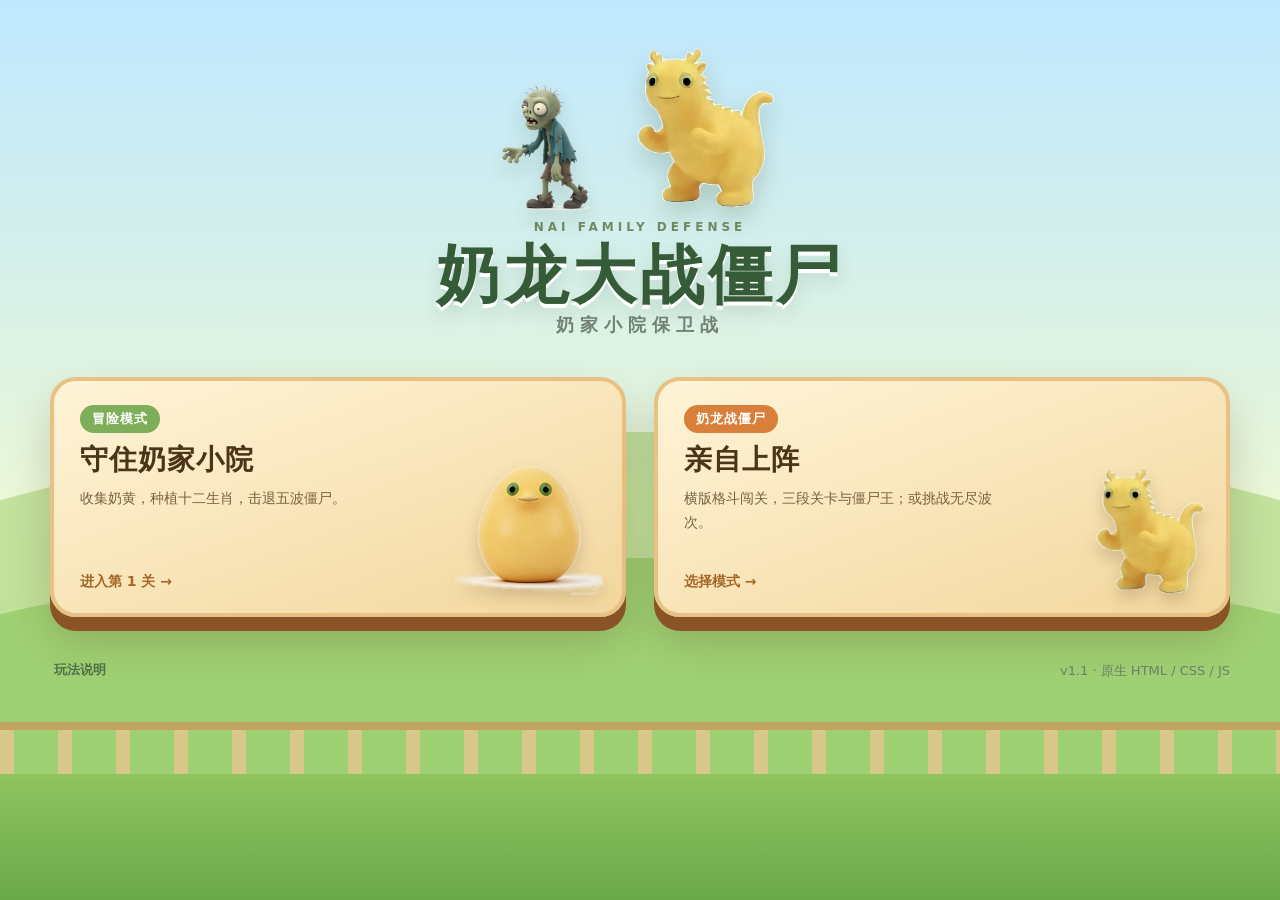
==== index.html @ c95cc792 "feat: 合并 feature-round5-progression 并新增主菜单与模式B - 合并第五轮优化（无限关卡、奶币经济、角色解锁、拖拽种植） - 新增主菜单系统（index.html、m" ====
<!DOCTYPE html>
<html lang="zh-CN">
<head>
  <meta charset="UTF-8">
  <meta name="viewport" content="width=device-width, initial-scale=1.0">
  <meta name="theme-color" content="#dff2c7">
  <title>奶龙大战僵尸 · 奶家小院</title>
  <link rel="stylesheet" href="menu.css">
</head>
<body>
  <div class="menu-bg" aria-hidden="true">
    <div class="cloud cloud-a"></div>
    <div class="cloud cloud-b"></div>
    <div class="hill hill-back"></div>
    <div class="hill hill-front"></div>
    <div class="fence"></div>
    <div class="grass"></div>
  </div>

  <main class="menu-shell">
    <header class="hero">
      <div class="hero-cast">
        <img class="hero-zombie" src="assets/zombie.png" alt="僵尸">
        <img class="hero-dragon" src="assets/dragon.png" alt="奶龙">
      </div>
      <p class="eyebrow">NAI FAMILY DEFENSE</p>
      <h1>奶龙大战僵尸</h1>
      <p class="subtitle">奶家小院保卫战</p>
    </header>

    <section class="mode-grid" aria-label="选择模式">
      <a class="mode-card adventure" href="game.html">
        <span class="mode-tag">冒险模式</span>
        <img src="assets/egg.png" alt="">
        <strong>守住奶家小院</strong>
        <p>收集奶黄，种植十二生肖，击退五波僵尸。</p>
        <span class="mode-cta">进入第 1 关</span>
      </a>

      <button class="mode-card action" id="actionModeCard" type="button" data-open="modeModal">
        <span class="mode-tag">奶龙战僵尸</span>
        <img src="assets/dragon.png" alt="">
        <strong>亲自上阵</strong>
        <p>横版格斗闯关，三段关卡与僵尸王；或挑战无尽波次。</p>
        <span class="mode-cta">选择模式</span>
      </button>
    </section>

    <footer class="menu-footer">
      <button class="text-button" type="button" data-open="helpModal">玩法说明</button>
      <span>v1.1 · 原生 HTML / CSS / JS</span>
    </footer>
  </main>

  <div class="modal" id="modeModal" aria-hidden="true">
    <div class="modal-card">
      <button class="modal-close" type="button" data-close aria-label="关闭">×</button>
      <span class="eyebrow">奶龙战僵尸</span>
      <h2>选择玩法</h2>
      <div class="mode-options">
        <a class="mode-option" href="action.html?mode=level">
          <strong>闯关模式</strong>
          <span>三段关卡 · 精英怪 · 僵尸王</span>
        </a>
        <a class="mode-option" href="action.html?mode=endless">
          <strong>无尽模式</strong>
          <span data-best-wave>暂无记录</span>
        </a>
      </div>
      <small>键盘操作 · A/D 移动 · 空格跳跃 · J/K/L 攻击</small>
    </div>
  </div>
  <div class="modal" id="helpModal" aria-hidden="true">
    <div class="modal-card help-card">
      <button class="modal-close" type="button" data-close aria-label="关闭">×</button>
      <span class="eyebrow">玩法说明</span>
      <h2>两种玩法</h2>
      <div class="help-grid">
        <section>
          <h3>冒险模式</h3>
          <p>点击发光的奶黄收集资源，选择左侧卡牌后点击草地放置。奶娃可清空一行，空格暂停，数字 1 / 2 切换速度。</p>
        </section>
        <section>
          <h3>奶龙战僵尸</h3>
          <p>A/D 移动，空格跳跃，J 普攻三连，K 重击，L 喷火，Shift 冲刺，Esc 暂停。击杀敌人升级并三选一强化；闯关终点是僵尸王，无尽模式波次无限增强。</p>
        </section>
      </div>
    </div>
  </div>

  <script src="menu.js"></script>
</body>
</html>
---- menu.css ----
:root {
  --ink: #294433;
  --muted: #718273;
  --green: #558b47;
  --deep-green: #376b3d;
  --lime: #a8d96f;
  --cream: #fffdf3;
  --yellow: #f5c94c;
  --orange: #eaa638;
  --wood: #b97a3d;
  --wood-dark: #8a5426;
}

* { box-sizing: border-box; }

body {
  margin: 0;
  min-width: 1024px;
  min-height: 100vh;
  color: var(--ink);
  font-family: "Microsoft YaHei", "PingFang SC", system-ui, sans-serif;
  background: linear-gradient(180deg, #bfe8ff 0%, #eaf7d8 55%, #cdeaa9 100%);
  overflow-x: auto;
  user-select: none;
}

button { font: inherit; }
button:focus-visible, a:focus-visible { outline: 3px solid rgba(239, 180, 48, .8); outline-offset: 4px; }

.menu-bg { position: fixed; inset: 0; overflow: hidden; pointer-events: none; }
.cloud { position: absolute; height: 90px; border-radius: 50%; background: rgba(255, 255, 255, .85); filter: blur(1px); animation: drift 40s linear infinite; }
.cloud-a { width: 280px; top: 12%; left: -300px; }
.cloud-b { width: 360px; height: 110px; top: 30%; left: -380px; animation-delay: -18s; opacity: .7; }
.hill { position: absolute; left: -10%; right: -10%; border-radius: 50% 50% 0 0; }
.hill-back { bottom: 18%; height: 34%; background: #b9dd8f; opacity: .8; }
.hill-front { bottom: 10%; height: 28%; background: #9fd073; }
.fence { position: absolute; left: 0; right: 0; bottom: 12%; height: 70px; background: repeating-linear-gradient(90deg, #e6c58f 0 14px, transparent 14px 58px); border-top: 8px solid #c99a5c; opacity: .8; }
.grass { position: absolute; left: 0; right: 0; bottom: 0; height: 14%; background: linear-gradient(180deg, #8fc45f, #6aa84a); }

.menu-shell { position: relative; z-index: 1; width: min(1180px, calc(100% - 48px)); margin: 0 auto; padding: 42px 0 32px; }

.hero { text-align: center; position: relative; }
.hero-cast { display: flex; justify-content: center; align-items: flex-end; gap: 40px; height: 170px; margin-bottom: 8px; }
.hero-dragon { height: 168px; filter: drop-shadow(0 12px 12px rgba(63, 84, 45, .22)); animation: bob 2.4s ease-in-out infinite; }
.hero-zombie { height: 128px; opacity: .9; filter: drop-shadow(0 10px 10px rgba(63, 84, 45, .18)); animation: bob 2.8s ease-in-out infinite reverse; }
.eyebrow { margin: 0; font-size: 12px; letter-spacing: 4px; font-weight: 800; color: #6f8a63; }
.hero h1 { margin: 8px 0 4px; font-size: 64px; line-height: 1.05; letter-spacing: 4px; color: #355b38; text-shadow: 0 4px 0 #fff, 0 10px 18px rgba(53, 91, 56, .18); }
.subtitle { margin: 0; font-size: 18px; font-weight: 700; color: #718273; letter-spacing: 6px; }

.mode-grid { display: grid; grid-template-columns: repeat(2, minmax(0, 1fr)); gap: 28px; margin: 40px auto 0; }
.mode-card {
  position: relative;
  display: flex;
  flex-direction: column;
  align-items: flex-start;
  gap: 8px;
  min-height: 240px;
  padding: 24px 26px 22px;
  border-radius: 26px;
  border: 4px solid #e8c184;
  background: linear-gradient(160deg, #fff4d8, #f3d79d);
  box-shadow: 0 14px 0 var(--wood-dark), 0 24px 40px rgba(80, 56, 23, .22);
  color: #4b3418;
  text-align: left;
  cursor: pointer;
  text-decoration: none;
  transition: transform .18s ease, box-shadow .18s ease;
}
.mode-card:hover { transform: translateY(-6px); box-shadow: 0 20px 0 var(--wood-dark), 0 30px 50px rgba(80, 56, 23, .26); }
.mode-card:active { transform: translateY(4px); box-shadow: 0 8px 0 var(--wood-dark), 0 14px 24px rgba(80, 56, 23, .22); }
.mode-card img { position: absolute; right: 18px; bottom: 16px; height: 132px; object-fit: contain; filter: drop-shadow(0 8px 8px rgba(80, 56, 23, .22)); }
.mode-tag { display: inline-block; padding: 5px 12px; border-radius: 999px; background: #7fae5a; color: #fff; font-size: 13px; font-weight: 800; letter-spacing: 1px; }
.mode-card.action .mode-tag { background: #d97f3a; }
.mode-card strong { font-size: 28px; letter-spacing: 1px; }
.mode-card p { margin: 0; max-width: 62%; font-size: 14px; line-height: 1.7; color: #7a6040; }
.mode-cta { margin-top: auto; font-size: 14px; font-weight: 800; color: #a56725; }
.mode-cta::after { content: " →"; }

.menu-footer { display: flex; align-items: center; justify-content: space-between; margin-top: 36px; color: #6d8366; font-size: 13px; }
.text-button { border: 0; background: transparent; color: #4f7048; font-weight: 800; cursor: pointer; padding: 8px 4px; border-bottom: 2px solid transparent; }
.text-button:hover { border-bottom-color: #7fae5a; }

.modal { position: fixed; inset: 0; z-index: 20; display: flex; align-items: center; justify-content: center; background: rgba(36, 55, 34, .45); backdrop-filter: blur(6px); opacity: 0; visibility: hidden; transition: opacity .2s ease, visibility .2s ease; }
.modal.visible { opacity: 1; visibility: visible; }
.modal-card { position: relative; width: min(560px, calc(100vw - 48px)); padding: 30px 32px 26px; border-radius: 26px; background: var(--cream); border: 3px solid #e8c184; box-shadow: 0 24px 60px rgba(30, 45, 28, .3); }
.modal-card h2 { margin: 6px 0 18px; font-size: 30px; color: #355b38; }
.modal-close { position: absolute; top: 12px; right: 16px; width: 38px; height: 38px; border: 0; border-radius: 12px; background: #efe7cd; color: #6f5a35; font-size: 22px; cursor: pointer; }
.modal-close:hover { background: #e6d9b4; }
.mode-options { display: grid; gap: 14px; }
.mode-option { display: flex; flex-direction: column; gap: 4px; padding: 18px 20px; border-radius: 18px; background: linear-gradient(135deg, #fff8dd, #f6e6b9); border: 2px solid #ecd39a; color: #4b3418; text-decoration: none; transition: transform .16s ease, border-color .16s ease; }
.mode-option:hover { transform: translateX(4px); border-color: #d99a3f; }
.mode-option strong { font-size: 20px; }
.mode-option span { font-size: 13px; color: #806943; }
.modal-card small { display: block; margin-top: 18px; color: #8a8f7d; font-size: 12px; }
.help-card { width: min(760px, calc(100vw - 48px)); }
.help-grid { display: grid; grid-template-columns: repeat(2, minmax(0, 1fr)); gap: 20px; }
.help-grid section { padding: 16px 18px; border-radius: 16px; background: #f5f1e2; }
.help-grid h3 { margin: 0 0 8px; font-size: 17px; color: #4a6b42; }
.help-grid p { margin: 0; font-size: 13px; line-height: 1.8; color: #6f7c69; }

@keyframes drift { from { transform: translateX(0); } to { transform: translateX(calc(100vw + 400px)); } }
@keyframes bob { 0%, 100% { transform: translateY(0); } 50% { transform: translateY(-10px); } }
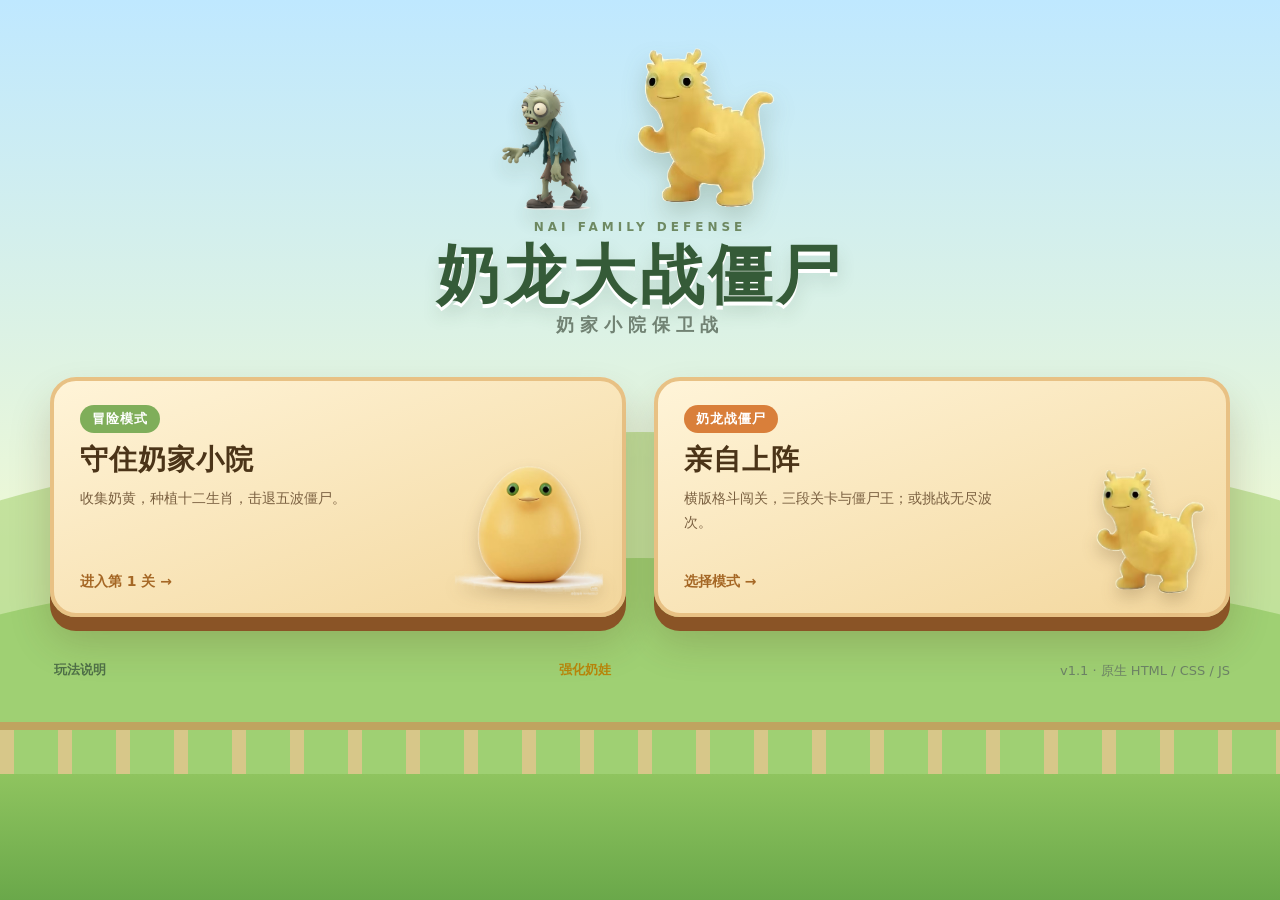
==== commit 84cadcf4: "feat: 强化系统界面 - Add upgrade.html with baby showcase and 13 upgrade cards - Add upgrade.css with dark " ====
--- a/index.html
+++ b/index.html
@@ -48,6 +48,7 @@
 
     <footer class="menu-footer">
       <button class="text-button" type="button" data-open="helpModal">玩法说明</button>
+      <a class="text-button upgrade-entry" href="upgrade.html">强化奶娃</a>
       <span>v1.1 · 原生 HTML / CSS / JS</span>
     </footer>
   </main>
@@ -58,7 +59,7 @@
       <span class="eyebrow">奶龙战僵尸</span>
       <h2>选择玩法</h2>
       <div class="mode-options">
-        <a class="mode-option" href="action.html?mode=level">
+        <a class="mode-option" href="action-levels.html">
           <strong>闯关模式</strong>
           <span>三段关卡 · 精英怪 · 僵尸王</span>
         </a>
@@ -68,6 +69,9 @@
         </a>
       </div>
       <small>键盘操作 · A/D 移动 · 空格跳跃 · J/K/L 攻击</small>
+      <div class="custard-display" style="margin-top: 12px; text-align: center;">
+        <span>奶黄余额：</span><strong data-custard-balance>--</strong>
+      </div>
     </div>
   </div>
   <div class="modal" id="helpModal" aria-hidden="true">
@@ -82,7 +86,7 @@
         </section>
         <section>
           <h3>奶龙战僵尸</h3>
-          <p>A/D 移动，空格跳跃，J 普攻三连，K 重击，L 喷火，Shift 冲刺，Esc 暂停。击杀敌人升级并三选一强化；闯关终点是僵尸王，无尽模式波次无限增强。</p>
+          <p>A/D 移动，空格跳跃，J 普攻三连，K 重击，L 音波，Shift 冲刺，Esc 暂停。击杀敌人升级并三选一强化；闯关终点是僵尸王，无尽模式波次无限增强。</p>
         </section>
       </div>
     </div>
--- a/menu.css
+++ b/menu.css
@@ -79,6 +79,8 @@
 .menu-footer { display: flex; align-items: center; justify-content: space-between; margin-top: 36px; color: #6d8366; font-size: 13px; }
 .text-button { border: 0; background: transparent; color: #4f7048; font-weight: 800; cursor: pointer; padding: 8px 4px; border-bottom: 2px solid transparent; }
 .text-button:hover { border-bottom-color: #7fae5a; }
+.upgrade-entry { text-decoration: none; color: #b8860b; font-weight: 800; }
+.upgrade-entry:hover { border-bottom-color: #b8860b; color: #9a7209; }
 
 .modal { position: fixed; inset: 0; z-index: 20; display: flex; align-items: center; justify-content: center; background: rgba(36, 55, 34, .45); backdrop-filter: blur(6px); opacity: 0; visibility: hidden; transition: opacity .2s ease, visibility .2s ease; }
 .modal.visible { opacity: 1; visibility: visible; }
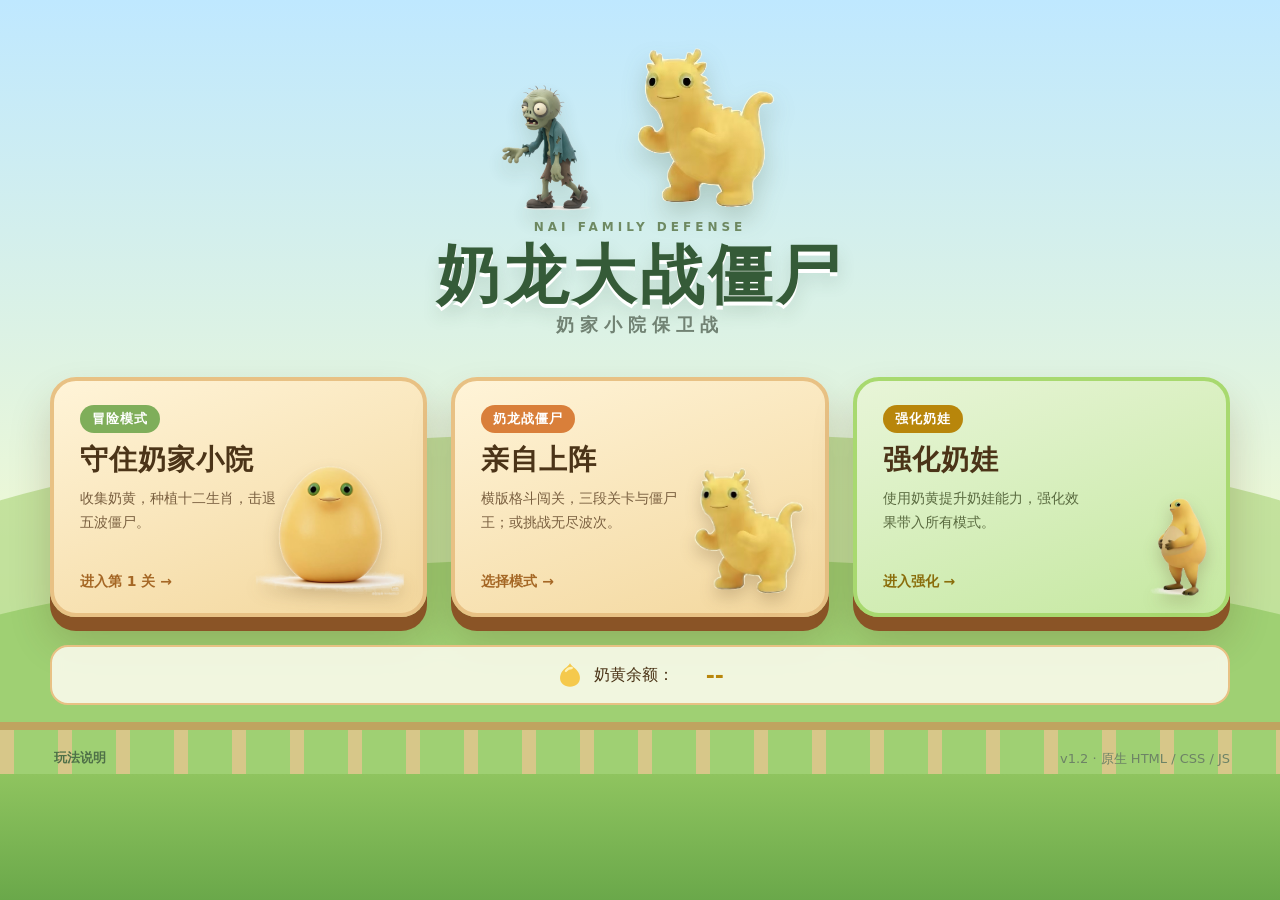
==== commit 1be8ce0d: "fix: 奶黄改为全局入场资源并补齐主菜单导航 模式A开局直接使用全局奶黄余额（保底150），结算/中途退出写回余额， 避免此前硬编码150导致余额形同虚设；关卡选择页与主菜单补上返回入口， 强化奶娃" ====
--- a/index.html
+++ b/index.html
@@ -44,12 +44,24 @@
         <p>横版格斗闯关，三段关卡与僵尸王；或挑战无尽波次。</p>
         <span class="mode-cta">选择模式</span>
       </button>
+
+      <a class="mode-card upgrade" href="upgrade.html">
+        <span class="mode-tag">强化奶娃</span>
+        <img src="assets/baby-glance.png" alt="">
+        <strong>强化奶娃</strong>
+        <p>使用奶黄提升奶娃能力，强化效果带入所有模式。</p>
+        <span class="mode-cta">进入强化</span>
+      </a>
     </section>
+
+    <div class="custard-banner">
+      <svg width="28" height="28" viewBox="0 0 48 48" style="color:#f5c94c"><path d="M24 4c4 7 13 10 16 19 4 12-4 21-16 21S4 35 8 23C11 14 20 11 24 4Z" fill="currentColor"/><path d="M17 17c3-4 7-5 10-5" fill="none" stroke="#fff9c9" stroke-width="4" stroke-linecap="round" opacity=".85"/></svg>
+      <span>奶黄余额：</span><strong data-custard-balance>--</strong>
+    </div>
 
     <footer class="menu-footer">
       <button class="text-button" type="button" data-open="helpModal">玩法说明</button>
-      <a class="text-button upgrade-entry" href="upgrade.html">强化奶娃</a>
-      <span>v1.1 · 原生 HTML / CSS / JS</span>
+      <span>v1.2 · 原生 HTML / CSS / JS</span>
     </footer>
   </main>
 
--- a/menu.css
+++ b/menu.css
@@ -47,7 +47,7 @@
 .hero h1 { margin: 8px 0 4px; font-size: 64px; line-height: 1.05; letter-spacing: 4px; color: #355b38; text-shadow: 0 4px 0 #fff, 0 10px 18px rgba(53, 91, 56, .18); }
 .subtitle { margin: 0; font-size: 18px; font-weight: 700; color: #718273; letter-spacing: 6px; }
 
-.mode-grid { display: grid; grid-template-columns: repeat(2, minmax(0, 1fr)); gap: 28px; margin: 40px auto 0; }
+.mode-grid { display: grid; grid-template-columns: repeat(3, minmax(0, 1fr)); gap: 24px; margin: 40px auto 0; }
 .mode-card {
   position: relative;
   display: flex;
@@ -71,12 +71,19 @@
 .mode-card img { position: absolute; right: 18px; bottom: 16px; height: 132px; object-fit: contain; filter: drop-shadow(0 8px 8px rgba(80, 56, 23, .22)); }
 .mode-tag { display: inline-block; padding: 5px 12px; border-radius: 999px; background: #7fae5a; color: #fff; font-size: 13px; font-weight: 800; letter-spacing: 1px; }
 .mode-card.action .mode-tag { background: #d97f3a; }
+.mode-card.upgrade { background: linear-gradient(160deg, #e8f5d8, #c5e8a0); border-color: #a8d96f; }
+.mode-card.upgrade .mode-tag { background: #b8860b; }
+.mode-card.upgrade p { color: #5a6b40; }
+.mode-card.upgrade .mode-cta { color: #8a6d0b; }
+.mode-card.upgrade img { height: 100px; }
 .mode-card strong { font-size: 28px; letter-spacing: 1px; }
 .mode-card p { margin: 0; max-width: 62%; font-size: 14px; line-height: 1.7; color: #7a6040; }
 .mode-cta { margin-top: auto; font-size: 14px; font-weight: 800; color: #a56725; }
 .mode-cta::after { content: " →"; }
 
 .menu-footer { display: flex; align-items: center; justify-content: space-between; margin-top: 36px; color: #6d8366; font-size: 13px; }
+.custard-banner { display: flex; align-items: center; justify-content: center; gap: 10px; margin-top: 28px; padding: 14px 24px; border-radius: 18px; background: rgba(255,253,243,.85); border: 2px solid #e8c184; font-size: 16px; color: #4b3418; backdrop-filter: blur(6px); }
+.custard-banner strong { font-size: 22px; color: #b8860b; min-width: 40px; text-align: right; }
 .text-button { border: 0; background: transparent; color: #4f7048; font-weight: 800; cursor: pointer; padding: 8px 4px; border-bottom: 2px solid transparent; }
 .text-button:hover { border-bottom-color: #7fae5a; }
 .upgrade-entry { text-decoration: none; color: #b8860b; font-weight: 800; }
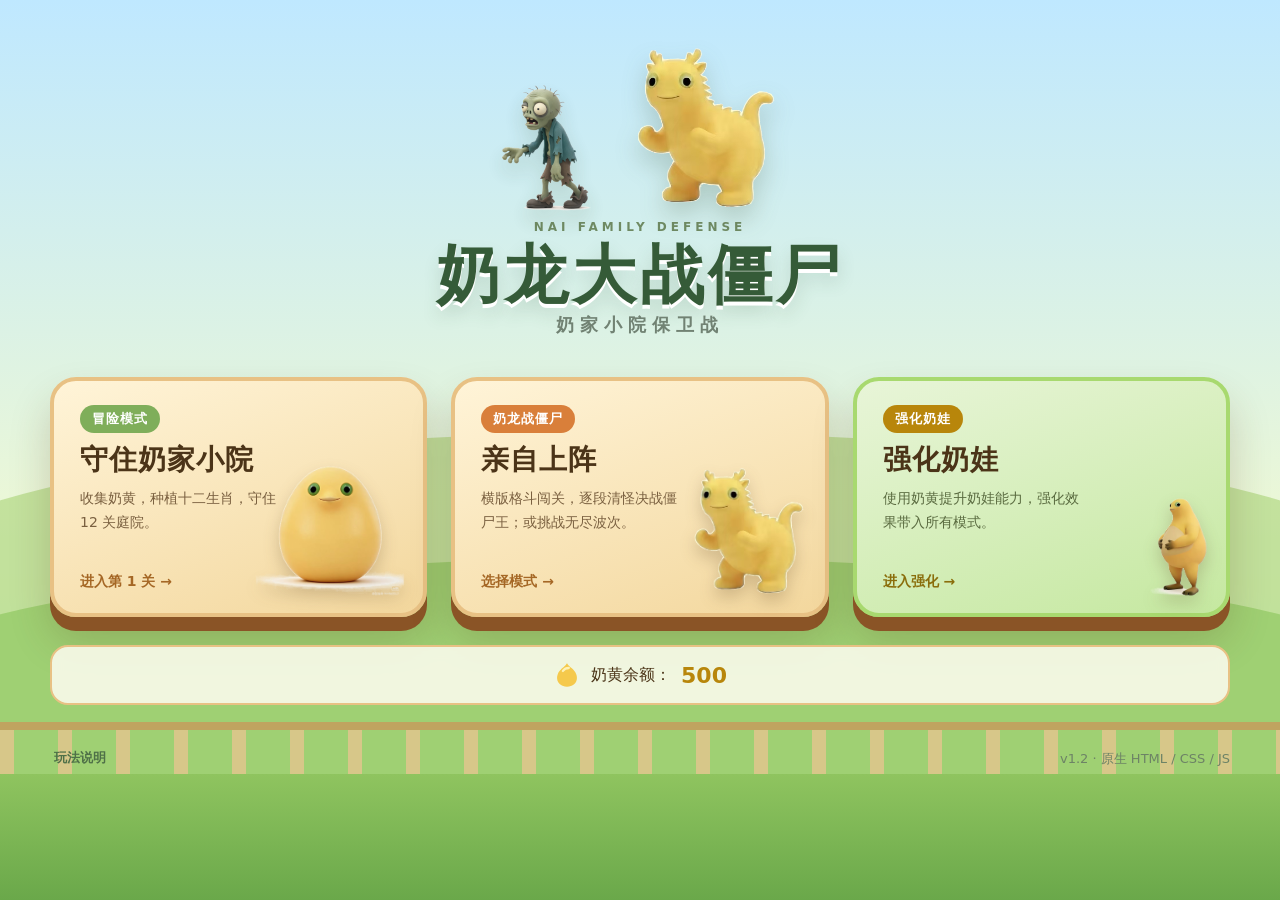
==== commit b9bdb426: "fix: 修复 Issue #2 存档遮蔽与关卡边界，测试改为驱动真实入口 - 新增 progress.js 统一存档层：修复无尽模式写入的残缺 v2 档遮蔽 v1 迁移   （塔防页 0 奶黄 / " ====
--- a/index.html
+++ b/index.html
@@ -33,7 +33,7 @@
         <span class="mode-tag">冒险模式</span>
         <img src="assets/egg.png" alt="">
         <strong>守住奶家小院</strong>
-        <p>收集奶黄，种植十二生肖，击退五波僵尸。</p>
+        <p>收集奶黄，种植十二生肖，守住 12 关庭院。</p>
         <span class="mode-cta">进入第 1 关</span>
       </a>
 
@@ -41,7 +41,7 @@
         <span class="mode-tag">奶龙战僵尸</span>
         <img src="assets/dragon.png" alt="">
         <strong>亲自上阵</strong>
-        <p>横版格斗闯关，三段关卡与僵尸王；或挑战无尽波次。</p>
+        <p>横版格斗闯关，逐段清怪决战僵尸王；或挑战无尽波次。</p>
         <span class="mode-cta">选择模式</span>
       </button>
 
@@ -73,7 +73,7 @@
       <div class="mode-options">
         <a class="mode-option" href="action-levels.html">
           <strong>闯关模式</strong>
-          <span>三段关卡 · 精英怪 · 僵尸王</span>
+          <span>12 关闯关 · 精英怪 · 僵尸王</span>
         </a>
         <a class="mode-option" href="action.html?mode=endless">
           <strong>无尽模式</strong>
@@ -104,6 +104,7 @@
     </div>
   </div>
 
+  <script src="progress.js"></script>
   <script src="menu.js"></script>
 </body>
 </html>
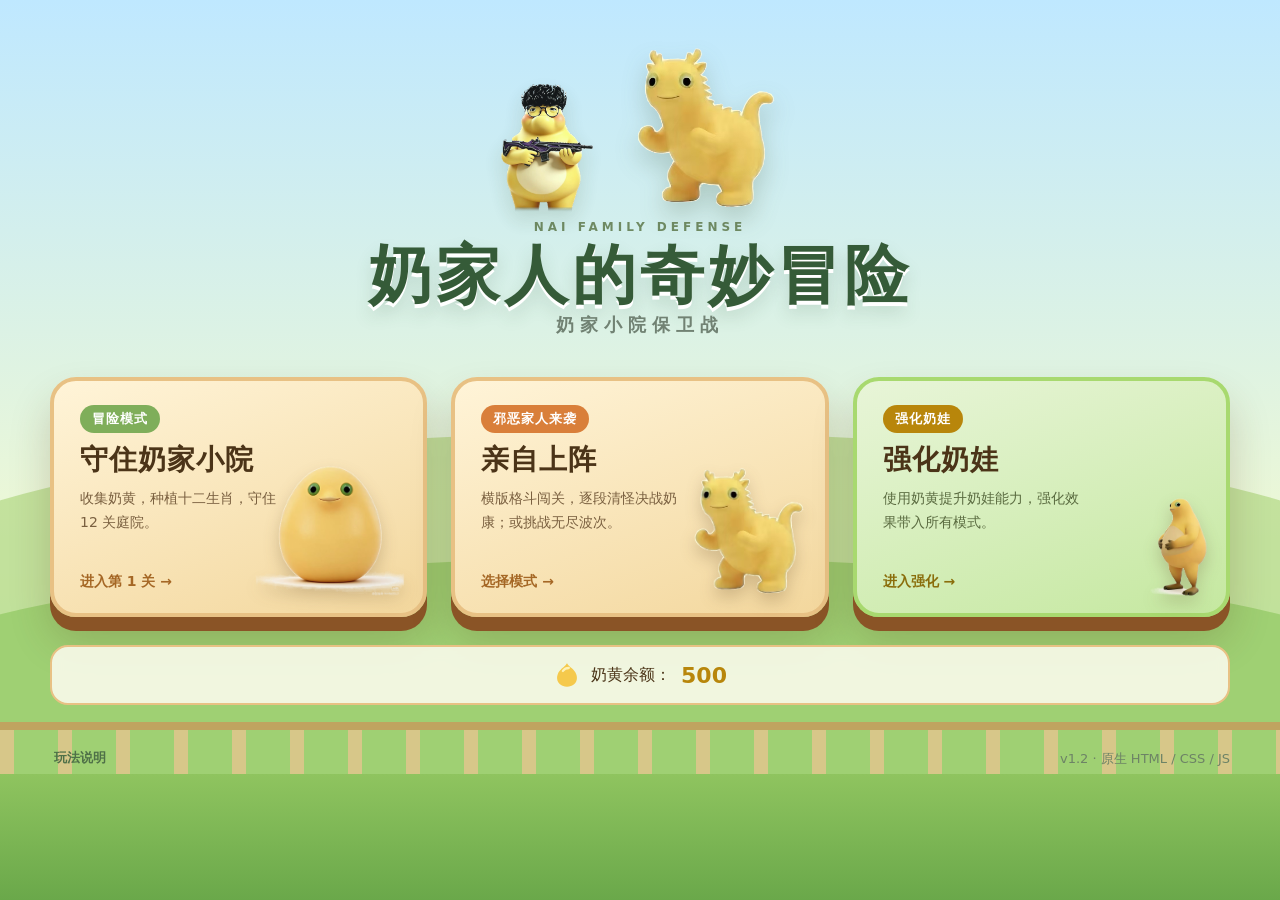
==== commit af284e34: "feat: 添加 GitHub Pages 入口" ====
--- a/index.html
+++ b/index.html
@@ -1,110 +1,13 @@
-<!DOCTYPE html>
+<!doctype html>
 <html lang="zh-CN">
 <head>
-  <meta charset="UTF-8">
-  <meta name="viewport" content="width=device-width, initial-scale=1.0">
-  <meta name="theme-color" content="#dff2c7">
-  <title>奶龙大战僵尸 · 奶家小院</title>
-  <link rel="stylesheet" href="menu.css">
+  <meta charset="utf-8">
+  <meta name="viewport" content="width=device-width, initial-scale=1">
+  <title>奶家人的奇妙冒险</title>
+  <meta http-equiv="refresh" content="0; url=./src/index.html">
+  <script>location.replace("./src/index.html");</script>
 </head>
 <body>
-  <div class="menu-bg" aria-hidden="true">
-    <div class="cloud cloud-a"></div>
-    <div class="cloud cloud-b"></div>
-    <div class="hill hill-back"></div>
-    <div class="hill hill-front"></div>
-    <div class="fence"></div>
-    <div class="grass"></div>
-  </div>
-
-  <main class="menu-shell">
-    <header class="hero">
-      <div class="hero-cast">
-        <img class="hero-zombie" src="assets/zombie.png" alt="僵尸">
-        <img class="hero-dragon" src="assets/dragon.png" alt="奶龙">
-      </div>
-      <p class="eyebrow">NAI FAMILY DEFENSE</p>
-      <h1>奶龙大战僵尸</h1>
-      <p class="subtitle">奶家小院保卫战</p>
-    </header>
-
-    <section class="mode-grid" aria-label="选择模式">
-      <a class="mode-card adventure" href="game.html">
-        <span class="mode-tag">冒险模式</span>
-        <img src="assets/egg.png" alt="">
-        <strong>守住奶家小院</strong>
-        <p>收集奶黄，种植十二生肖，守住 12 关庭院。</p>
-        <span class="mode-cta">进入第 1 关</span>
-      </a>
-
-      <button class="mode-card action" id="actionModeCard" type="button" data-open="modeModal">
-        <span class="mode-tag">奶龙战僵尸</span>
-        <img src="assets/dragon.png" alt="">
-        <strong>亲自上阵</strong>
-        <p>横版格斗闯关，逐段清怪决战僵尸王；或挑战无尽波次。</p>
-        <span class="mode-cta">选择模式</span>
-      </button>
-
-      <a class="mode-card upgrade" href="upgrade.html">
-        <span class="mode-tag">强化奶娃</span>
-        <img src="assets/baby-glance.png" alt="">
-        <strong>强化奶娃</strong>
-        <p>使用奶黄提升奶娃能力，强化效果带入所有模式。</p>
-        <span class="mode-cta">进入强化</span>
-      </a>
-    </section>
-
-    <div class="custard-banner">
-      <svg width="28" height="28" viewBox="0 0 48 48" style="color:#f5c94c"><path d="M24 4c4 7 13 10 16 19 4 12-4 21-16 21S4 35 8 23C11 14 20 11 24 4Z" fill="currentColor"/><path d="M17 17c3-4 7-5 10-5" fill="none" stroke="#fff9c9" stroke-width="4" stroke-linecap="round" opacity=".85"/></svg>
-      <span>奶黄余额：</span><strong data-custard-balance>--</strong>
-    </div>
-
-    <footer class="menu-footer">
-      <button class="text-button" type="button" data-open="helpModal">玩法说明</button>
-      <span>v1.2 · 原生 HTML / CSS / JS</span>
-    </footer>
-  </main>
-
-  <div class="modal" id="modeModal" aria-hidden="true">
-    <div class="modal-card">
-      <button class="modal-close" type="button" data-close aria-label="关闭">×</button>
-      <span class="eyebrow">奶龙战僵尸</span>
-      <h2>选择玩法</h2>
-      <div class="mode-options">
-        <a class="mode-option" href="action-levels.html">
-          <strong>闯关模式</strong>
-          <span>12 关闯关 · 精英怪 · 僵尸王</span>
-        </a>
-        <a class="mode-option" href="action.html?mode=endless">
-          <strong>无尽模式</strong>
-          <span data-best-wave>暂无记录</span>
-        </a>
-      </div>
-      <small>键盘操作 · A/D 移动 · 空格跳跃 · J/K/L 攻击</small>
-      <div class="custard-display" style="margin-top: 12px; text-align: center;">
-        <span>奶黄余额：</span><strong data-custard-balance>--</strong>
-      </div>
-    </div>
-  </div>
-  <div class="modal" id="helpModal" aria-hidden="true">
-    <div class="modal-card help-card">
-      <button class="modal-close" type="button" data-close aria-label="关闭">×</button>
-      <span class="eyebrow">玩法说明</span>
-      <h2>两种玩法</h2>
-      <div class="help-grid">
-        <section>
-          <h3>冒险模式</h3>
-          <p>点击发光的奶黄收集资源，选择左侧卡牌后点击草地放置。奶娃可清空一行，空格暂停，数字 1 / 2 切换速度。</p>
-        </section>
-        <section>
-          <h3>奶龙战僵尸</h3>
-          <p>A/D 移动，空格跳跃，J 普攻三连，K 重击，L 音波，Shift 冲刺，Esc 暂停。击杀敌人升级并三选一强化；闯关终点是僵尸王，无尽模式波次无限增强。</p>
-        </section>
-      </div>
-    </div>
-  </div>
-
-  <script src="progress.js"></script>
-  <script src="menu.js"></script>
+  <p><a href="./src/index.html">进入《奶家人的奇妙冒险》</a></p>
 </body>
 </html>
